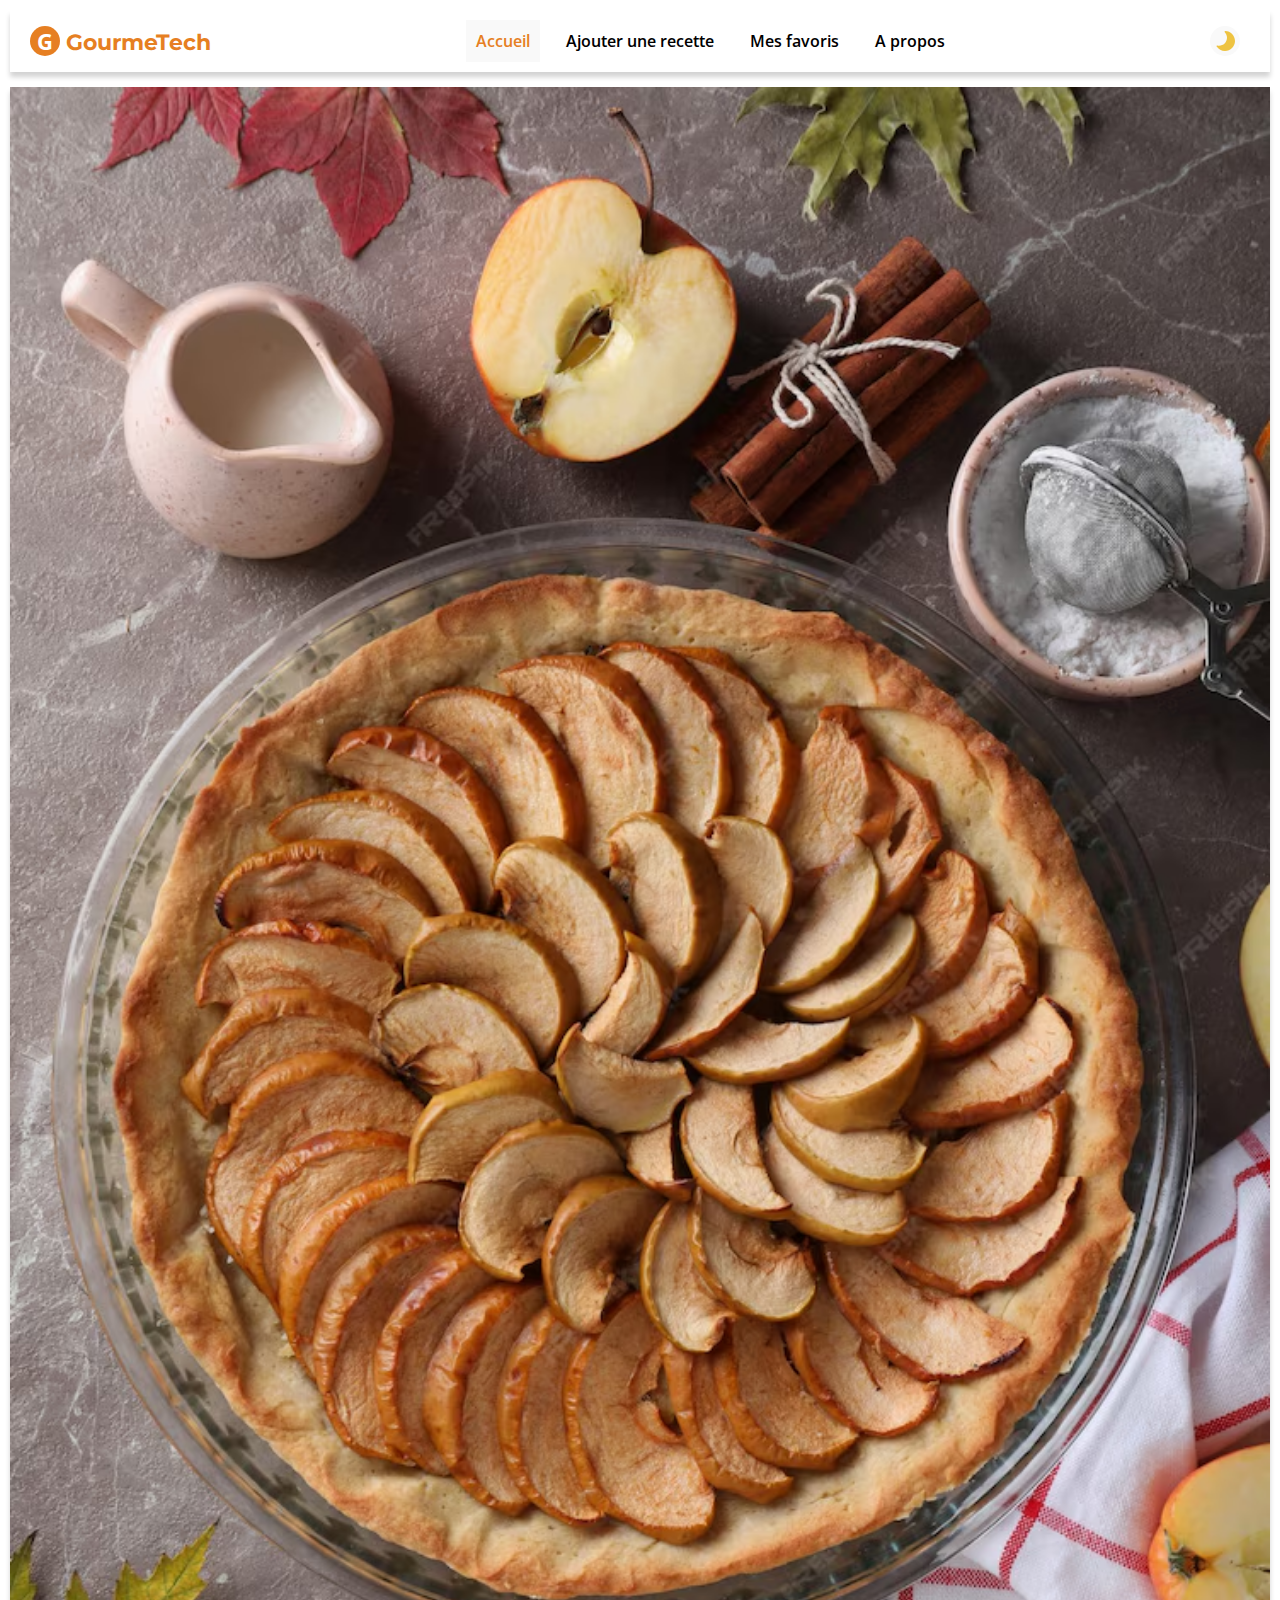
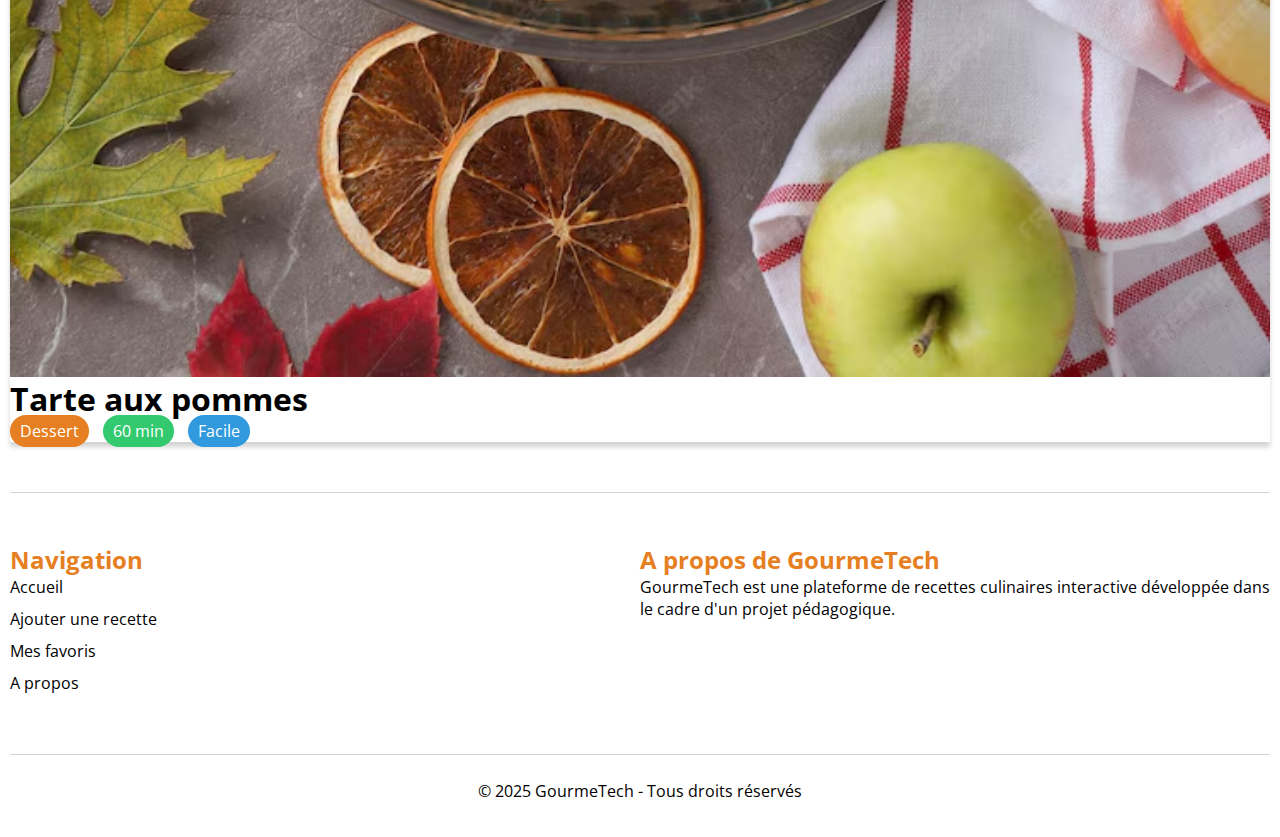
==== correction/recette.html @ 2d532c89 "CSS Accueil terminé" ====
<!DOCTYPE html>
<html lang="fr">
<head>
    <meta charset="UTF-8">
    <meta name="viewport" content="width=device-width, initial-scale=1.0">
    <title>GourmeTech</title>

    <!-- Polices Google -->
    <link rel="preconnect" href="https://fonts.googleapis.com">
    <link rel="preconnect" href="https://fonts.gstatic.com" crossorigin>
    <link href="https://fonts.googleapis.com/css2?family=Montserrat:ital,wght@0,100..900;1,100..900&family=Open+Sans:ital,wght@0,300..800;1,300..800&display=swap" rel="stylesheet">

    <link rel="stylesheet" href="css/styles.css">

    <script src="js/scripts.js" defer></script>
</head>
<body>
    <header>
        <nav>
            <a href="index.html" class="logo"><span>G</span> GourmeTech</a>
            <ul>
                <li class="active"><a href="index.html">Accueil</a></li>
                <li><a href="#">Ajouter une recette</a></li>
                <li><a href="favoris.html">Mes favoris</a></li>
                <li><a href="a-propos.html">A propos</a></li>
            </ul>
            <div>
                <span id="theme-switch">
                    <svg xmlns="http://www.w3.org/2000/svg" width="20" height="20">
                        <use href="assets/icons/sprite.svg#light"></use>
                    </svg>
                </span>
                <svg id="burger" xmlns="http://www.w3.org/2000/svg" width="30" height="30">
                    <use href="assets/icons/sprite.svg#burger"></use>
                </svg>
            </div>
        </nav>
    </header>
    <main>
        <!-- Recettes -->
        <section id="recipe">
            <header>
                <div>
                    <img src="assets/images/concept-nourriture-savoureuse-tarte-aux-pommes-fond-texture_185193-64866.avif" alt="Tarte aux pommes">
                </div>
                <div class="header-content">
                    <h1>Tarte aux pommes</h1>
                    <div>
                        <span class="badge category">Dessert</span>
                        <span class="badge duration">60 min</span>
                        <span class="badge difficulty">Facile</span>
                    </div>
                </div>
            </header>
           
  
        </section> 
    </main>
    <footer>
        <div id="main-footer">
            <nav>
                <h2>Navigation</h2>
                <ul>
                    <li><a href="index.html">Accueil</a></li>
                    <li><a href="#">Ajouter une recette</a></li>
                    <li><a href="favoris.html">Mes favoris</a></li>
                    <li><a href="a-propos.html">A propos</a></li>
                </ul>
            </nav>
            <section>
                <h2>A propos de GourmeTech</h2>
                <p>GourmeTech est une plateforme de recettes culinaires interactive développée dans le cadre d'un projet pédagogique.</p>
            </section>
        </div>
        <div id="copyright">
            <p>&copy; 2025 GourmeTech - Tous droits réservés</p>
        </div>
    </footer>
</body>
</html>
---- correction/css/styles.css ----
:root{
    /* Variables CSS */
    --primary: #e67f22;
    --grey: #f9f9f9;
    --duration: #33c96f;
    --difficulty: #3199de;
    --favorites: #e74b36;
    --moon: #eec341;
    --sun: #eec341;

    /* Taille de police par défaut */
    font-size: 12px;
}

/* Mini Reset */
*{
    box-sizing: border-box;
    margin: 0;
    padding: 0;
}

img{
    width: 100%;
    vertical-align: middle;
}

/* Mon CSS */
body{
    font-family: "Open Sans", sans-serif;
    margin: 10px;
}

a{
    text-decoration: none;
}

svg{
    vertical-align: middle;
}

/* Header */
header{
    box-shadow: 0 5px 5px lightgrey;
    margin-bottom: 15px;
    nav{
        display: flex;
        justify-content: space-between;
        align-items: center;
        padding: 10px 20px;

        .logo{
            font-family: "Montserrat", sans-serif;
            font-weight: 700;
            color: var(--primary);
            font-size: 1.4rem;
            span{
                font-family: "Open Sans", sans-serif;
                color: white;
                background-color: var(--primary);
                width: 30px;
                height: 30px;
                display: inline-flex;
                border-radius: 50%;
                justify-content: center;
                align-items: center;
            }
        }

        ul{
            display: none;
        }

        #theme-switch{
            width: 30px;
            height: 30px;
            display: inline-flex;
            border-radius: 50%;
            justify-content: center;
            align-items: center;
            background-color: var(--grey);
            vertical-align: middle;
            margin-inline-end: 10px;
        }
    }
}

/* Formulaire */
#filters{
    margin-block: 15px;
    box-shadow: 0 5px 5px lightgrey;
    padding: 25px;
    border-radius: 5px;

    #search-box{
        margin-bottom: 15px;
        input{
            width: 100%;
            margin-bottom: 10px;
            padding: 10px;
            border: 1px solid lightgrey;
            border-radius: 5px;
        }

        button{
            width: 100%;
            color: white;
            background-color: var(--primary);
            border: none;
            border-radius: 5px;
        }
    }
    fieldset{
        background-color: var(--grey);
        border: none;
        padding: 10px;
        margin-bottom: 10px;
        legend{
            float: left;
            width: 100%;
            font-weight: 700;
        }
        div, legend{
            margin-bottom: 10px;
        }
    }
}

/* Recettes */
.card{
    margin-block: 15px;
    box-shadow: 0 5px 5px lightgrey;
    border-radius: 5px;
    overflow: hidden; /* Ce qui dépasse est caché */
    position: relative; /* Permet de positionner le coeur */
    img{
        aspect-ratio: 16 / 9;
        object-fit: cover; /* Evite la déformation des images */
    }
    .card-content{
        padding: 20px;
        h2{
            margin-bottom: 10px;
        }
        div{
            margin-block: 25px;
        }
        a{
            color: white;
            background-color: var(--primary);
            padding: 10px;
            display: block;
            text-align: center;
            border-radius: 5px;
        }
    }
}

.badge{
    color: white;
    padding: 5px 10px;
    border-radius: 50px;
    margin-inline-end: 10px;
    &.category{
        background-color: var(--primary);
    }
    &.duration{
        background-color: var(--duration);
    }
    &.difficulty{
        background-color: var(--difficulty);
    }
}

.favorite{
    position: absolute;
    top: 10px;
    right: 10px;
    background-color: white;
    border-radius: 50%;
    padding: 5px;
    svg{
        fill: lightgrey;
    }
    &.active{
        svg{
            fill: var(--favorites);
        }
    }
}

/* Footer */
footer{
    #main-footer{
        h2{
            color: var(--primary);
        }
        ul{
            list-style: none;
            li{
                margin-bottom: 10px;
                a{
                    color: black;
                }
            }
        }
    }
    #copyright{
        padding: 10px;
        text-align: center;
    }
}

/* Version tablette */
@media (min-width: 768px){
    :root{
        font-size: 14px;
    }

    /* Formulaire */
    #filters{
        #search-box{
            display: flex;
            input{
                border-start-end-radius: 0;
                border-end-end-radius: 0;
                margin-bottom: 0;
                border-right: 0;
                width: 100%;
            }
            button{
                border-start-start-radius: 0;
                border-end-start-radius: 0;
                width: max-content;
                padding-inline: 15px;
            }
        }
        fieldset{
            div{
                display: inline;
                margin-inline-end: 10px;    
            }
        }
    }
    #recipes{
        display: grid;
        grid-template-columns: 1fr 1fr;
        gap: 2rem;
        margin-bottom: 20px;
        .card{
            margin: 0;
        }
    }
}

/* Version ordinateur */
@media (min-width: 992px) {
    :root{
        font-size: 16px;
    }

    header{
        nav{
            #burger{
                display: none;
            }
            ul{
                display: flex;
                list-style: none;
                gap: 1rem;
                li{
                    padding: 10px;
                    &.active, &:hover{
                        background-color: var(--grey);
                        a{
                            color: var(--primary);
                        }
                    }
                    a{
                        color: black;
                        font-weight: 600;
                    }
                }
            }
        }
    }

    #filters{
        #fields{
            display: flex;
            gap: 1rem;
            fieldset{
                width: 250px;
                div{
                    display: block;
                }
            }
        }
    }
    #recipes{
        grid-template-columns: 1fr 1fr 1fr;
    }

    footer{
        #main-footer{
            display: flex;
            margin-top: 50px;
            padding-block: 50px;
            border-block: 1px solid lightgrey;
            nav, section{
                flex: 1;
            }
        }
        #copyright{
            padding: 25px;
        }
    }
}
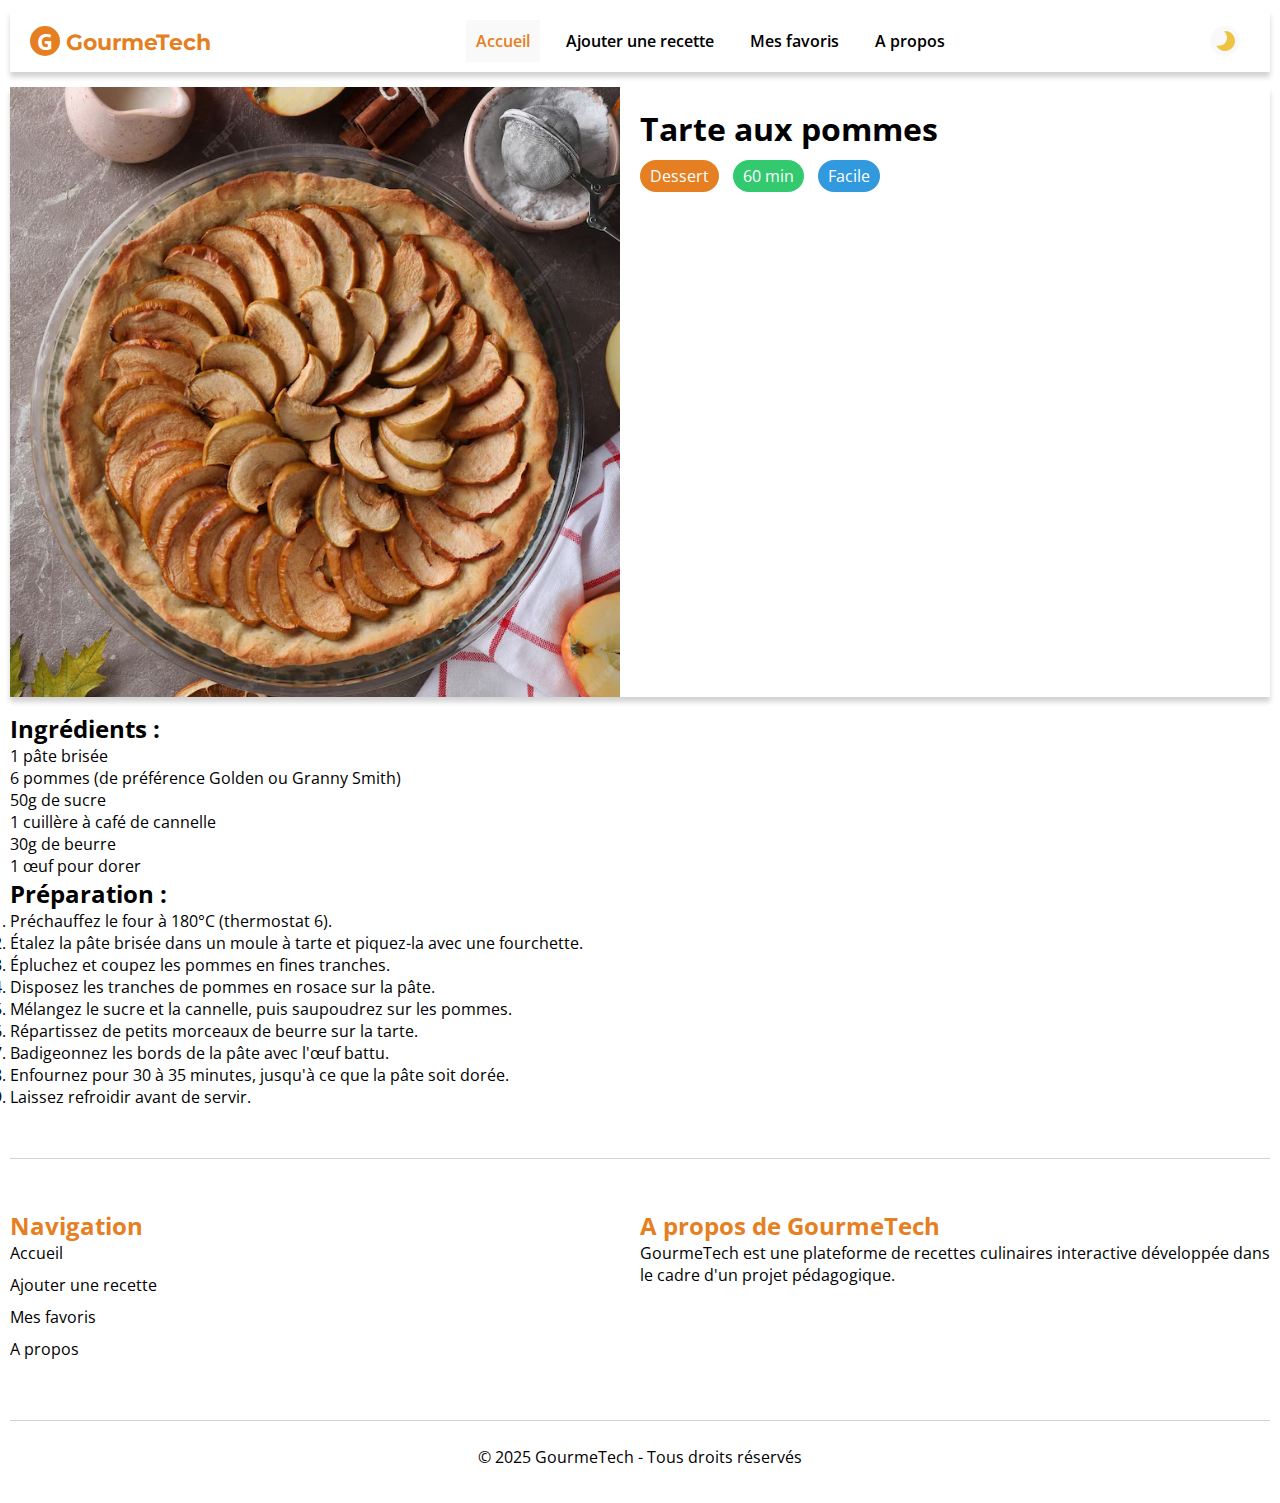
==== commit 3474c1b4: "Ajout CSS recette.html" ====
--- a/correction/recette.html
+++ b/correction/recette.html
@@ -40,7 +40,7 @@
         <!-- Recettes -->
         <section id="recipe">
             <header>
-                <div>
+                <div class="header-image">
                     <img src="assets/images/concept-nourriture-savoureuse-tarte-aux-pommes-fond-texture_185193-64866.avif" alt="Tarte aux pommes">
                 </div>
                 <div class="header-content">
@@ -52,7 +52,30 @@
                     </div>
                 </div>
             </header>
-           
+            <div class="content">
+                <h2>Ingrédients :</h2>
+                <ul>
+                    <li>1 pâte brisée</li>
+                    <li>6 pommes (de préférence Golden ou Granny Smith)</li>
+                    <li>50g de sucre</li>
+                    <li>1 cuillère à café de cannelle</li>
+                    <li>30g de beurre</li>
+                    <li>1 œuf pour dorer</li>
+                </ul>
+
+                <h2>Préparation :</h2>
+                <ol>
+                    <li>Préchauffez le four à 180°C (thermostat 6).</li>
+                    <li>Étalez la pâte brisée dans un moule à tarte et piquez-la avec une fourchette.</li>
+                    <li>Épluchez et coupez les pommes en fines tranches.</li>
+                    <li>Disposez les tranches de pommes en rosace sur la pâte.</li>
+                    <li>Mélangez le sucre et la cannelle, puis saupoudrez sur les pommes.</li>
+                    <li>Répartissez de petits morceaux de beurre sur la tarte.</li>
+                    <li>Badigeonnez les bords de la pâte avec l'œuf battu.</li>
+                    <li>Enfournez pour 30 à 35 minutes, jusqu'à ce que la pâte soit dorée.</li>
+                    <li>Laissez refroidir avant de servir.</li>
+                </ol>
+            </div>
   
         </section> 
     </main>
--- a/correction/css/styles.css
+++ b/correction/css/styles.css
@@ -210,6 +210,24 @@
     }
 }
 
+/* Page recette.html */
+#recipe{
+    header{
+        img{
+            aspect-ratio: 1 / 1;
+            object-fit: cover;
+        }
+        .header-content{
+            padding: 20px;
+            h1{
+                margin-bottom: 15px;
+            }
+        }
+    }
+}
+
+
+
 /* Version tablette */
 @media (min-width: 768px){
     :root{
@@ -250,6 +268,17 @@
             margin: 0;
         }
     }
+
+    /* Page recette.html */
+    #recipe{
+        header{
+            display: flex;
+            .header-image, .header-content{
+                flex: 1;
+            }
+        }
+    }
+    
 }
 
 /* Version ordinateur */
